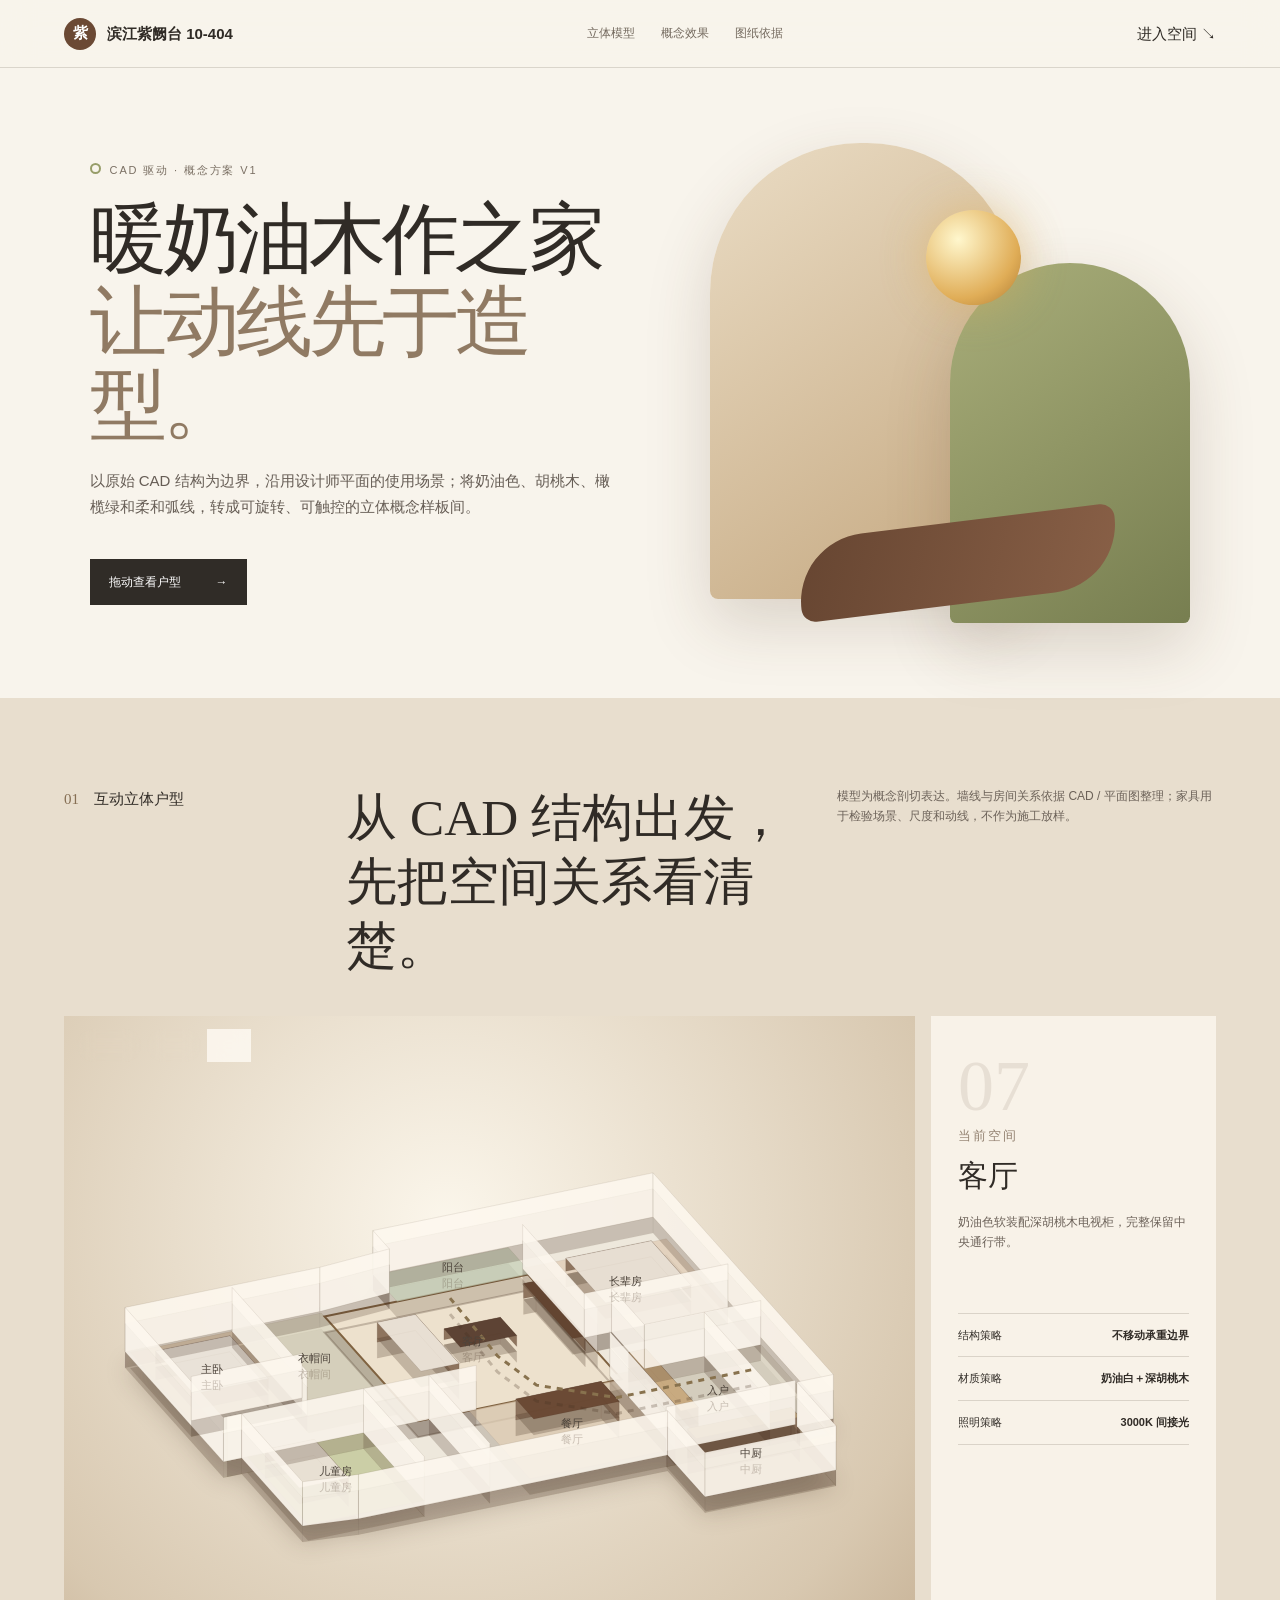
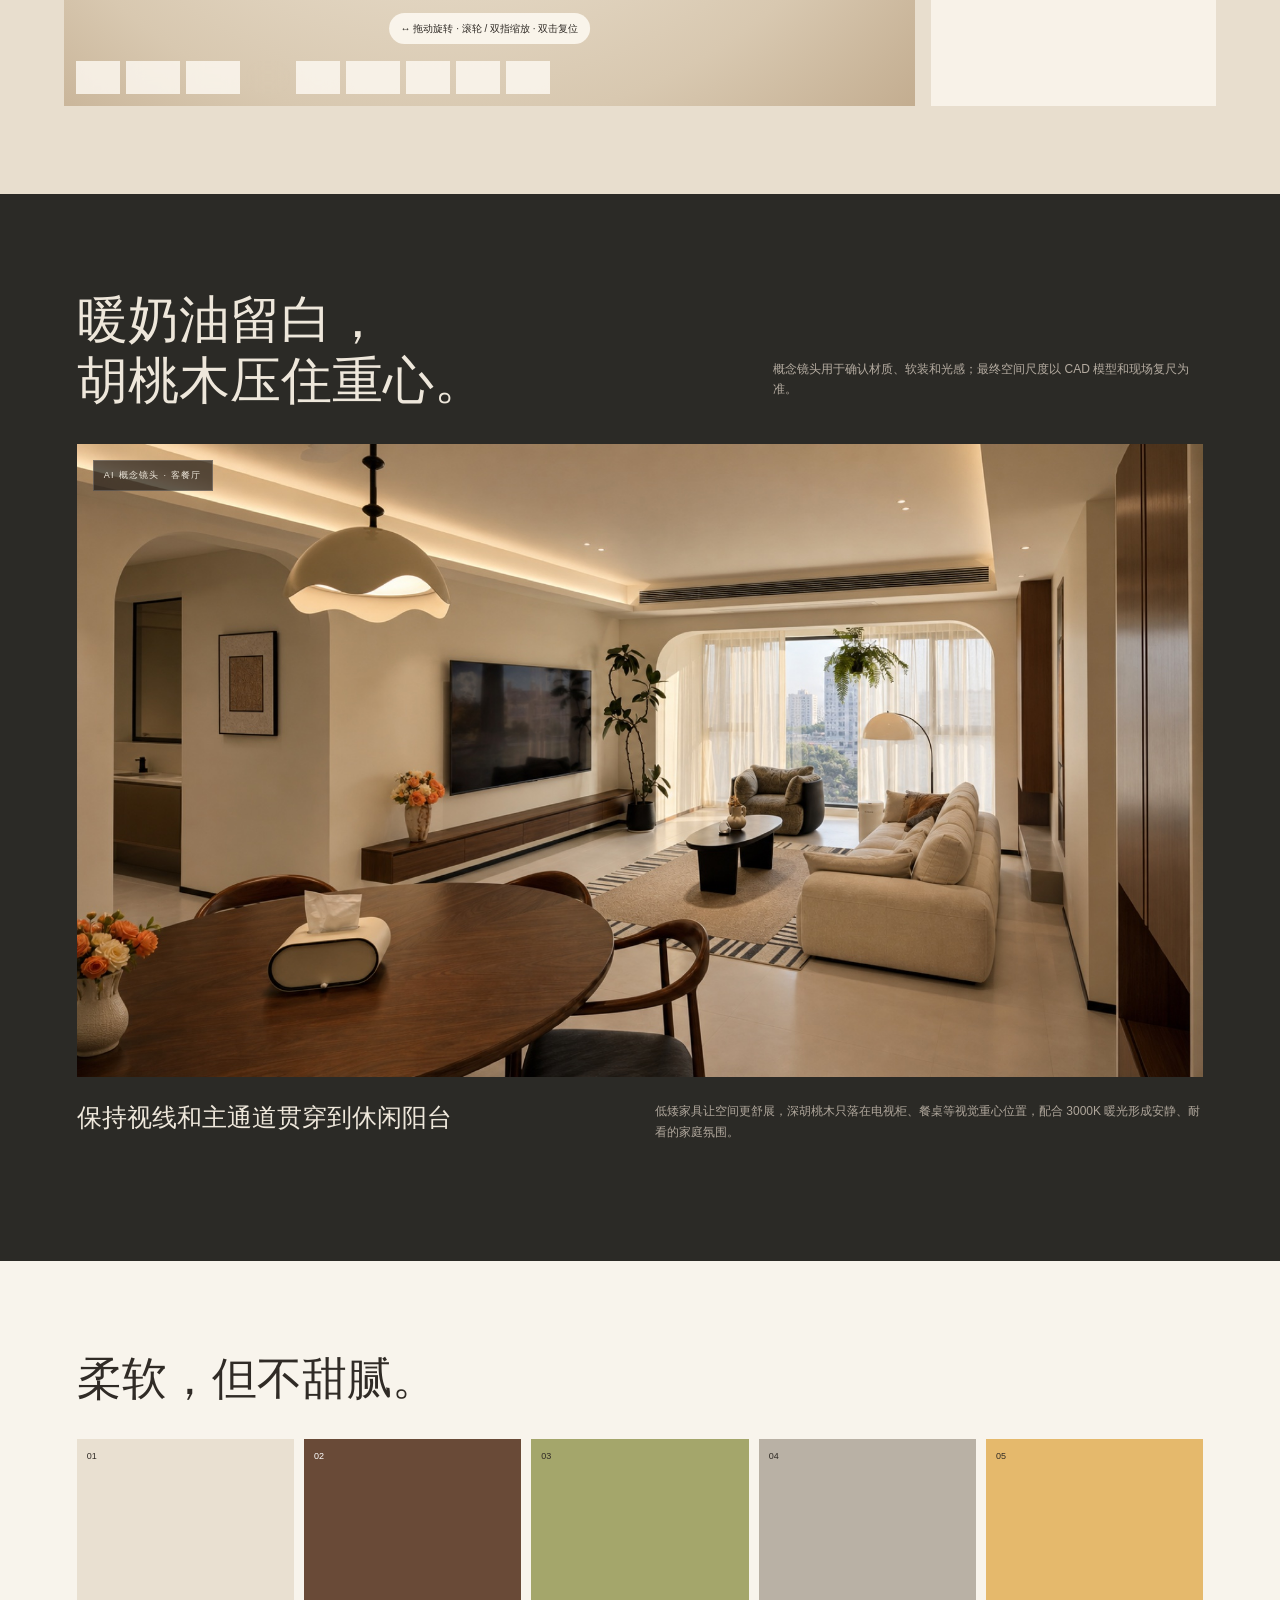
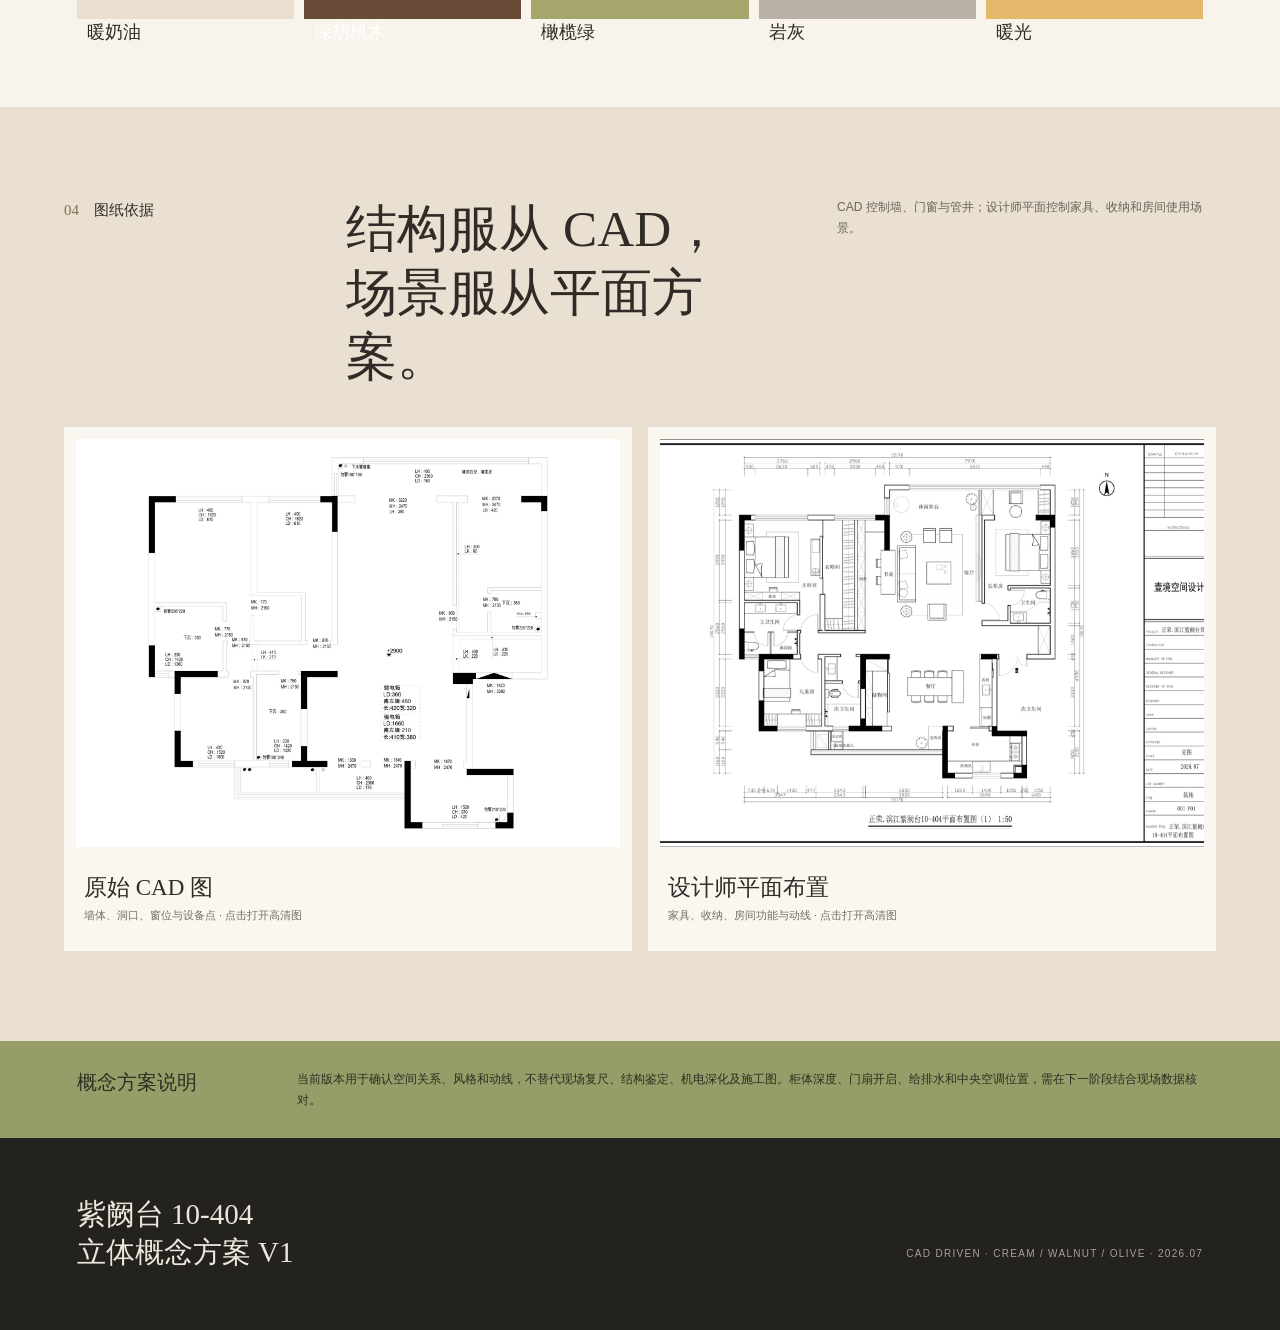
==== index.html @ 9d2293ac "Publish Zi Que Tai interactive concept" ====
<!doctype html>
<html lang="zh-CN">
<head>
  <meta charset="utf-8">
  <meta name="viewport" content="width=device-width,initial-scale=1,viewport-fit=cover">
  <meta name="theme-color" content="#f5f0e7">
  <meta name="description" content="紫阙台 10-404 可旋转户型与暖奶油木作概念效果图">
  <title>紫阙台 10-404 · 立体概念方案</title>
  <style>
    :root{--ink:#302b26;--paper:#f8f4ec;--cream:#ebe0ce;--walnut:#6b4934;--olive:#979d69;--line:rgba(65,49,34,.16);--serif:"Songti SC","STSong",serif;--sans:"PingFang SC","Microsoft YaHei",sans-serif}*{box-sizing:border-box}html{scroll-behavior:smooth}body{margin:0;background:var(--paper);color:var(--ink);font:15px/1.7 var(--sans)}a{color:inherit;text-decoration:none}button{font:inherit}.top{height:68px;padding:0 clamp(18px,5vw,72px);display:flex;align-items:center;justify-content:space-between;border-bottom:1px solid var(--line);position:sticky;top:0;background:rgba(248,244,236,.9);backdrop-filter:blur(16px);z-index:10}.brand{display:flex;align-items:center;gap:11px;font-weight:600}.mark{width:32px;height:32px;border-radius:50%;display:grid;place-items:center;background:var(--walnut);color:#fff;font-family:var(--serif)}nav{display:flex;gap:26px;color:#74695e;font-size:12px}.hero{min-height:630px;display:grid;grid-template-columns:1.05fr .95fr;align-items:center;gap:7vw;padding:68px clamp(22px,7vw,108px)}.eyebrow{font-size:11px;letter-spacing:.17em;color:#7b7064}.eyebrow:before{content:"";display:inline-block;width:7px;height:7px;border:2px solid var(--olive);border-radius:50%;margin-right:9px}.hero h1{font:500 clamp(48px,6vw,86px)/1.08 var(--serif);letter-spacing:-.05em;margin:20px 0}.hero h1 span{color:#907a63}.hero p{max-width:610px;color:#665d55}.go{display:inline-flex;gap:35px;align-items:center;background:#302c27;color:#fff;padding:13px 19px;margin-top:25px;font-size:12px}.poster{height:480px;position:relative}.arch{position:absolute;border-radius:150px 150px 8px 8px;box-shadow:0 24px 65px rgba(82,55,31,.18)}.arch.a{inset:0 36% 5% 0;background:linear-gradient(145deg,#eadcc4,#c4a77f)}.arch.b{inset:25% 0 0 50%;background:linear-gradient(145deg,#a9ae7a,#777e50)}.orb{position:absolute;width:95px;height:95px;border-radius:50%;left:45%;top:14%;background:radial-gradient(circle at 34% 31%,#fff7cd,#e0ad57 65%,#ac7931);box-shadow:0 0 45px rgba(226,176,80,.45)}.slab{position:absolute;left:18%;right:15%;height:82px;bottom:4%;background:linear-gradient(110deg,#664531,#896047);border-radius:70px 14px 70px 14px;transform:rotate(-7deg)}.model{background:#e8dece;padding:88px clamp(14px,5vw,72px)}.heading{display:grid;grid-template-columns:.65fr 1.2fr 1fr;gap:36px;margin-bottom:38px;align-items:start}.heading span{font-family:var(--serif);color:#866f54}.heading h2{font:500 clamp(31px,4vw,53px)/1.25 var(--serif);margin:0}.heading p{margin:0;color:#6c6259;font-size:12px}.modelgrid{display:grid;grid-template-columns:minmax(0,1fr) 285px;gap:16px}.viewer{height:min(68vw,690px);min-height:530px;background:radial-gradient(circle at 45% 30%,#fbf6eb,#d8c8b0 75%,#c3ad90);position:relative;overflow:hidden;touch-action:none}.viewer.night{background:radial-gradient(circle at 45% 30%,#343b3b,#141819 75%,#090c0d)}canvas{width:100%;height:100%;display:block;cursor:grab}.toolbar{position:absolute;left:13px;top:13px;display:flex;gap:6px}.toolbar button,.rooms button{border:1px solid rgba(78,57,39,.16);border-radius:30px;background:rgba(255,252,245,.78);padding:7px 11px;color:#675a4e;font-size:10px;backdrop-filter:blur(8px)}.toolbar button.on,.rooms button.on{background:var(--walnut);color:#fff}.rooms{position:absolute;left:12px;right:12px;bottom:12px;display:flex;gap:6px;overflow:auto;scrollbar-width:none}.rooms button{flex:0 0 auto}.hint{position:absolute;left:50%;bottom:62px;transform:translateX(-50%);padding:7px 12px;background:rgba(255,252,245,.83);border-radius:30px;font-size:10px;white-space:nowrap}.info{background:#f8f2e8;padding:34px 27px}.num{font:72px/1 var(--serif);color:rgba(84,59,37,.1)}.info small{letter-spacing:.16em;color:#948372}.info h3{font:500 30px var(--serif);margin:8px 0 15px}.info p{font-size:12px;color:#6d635a;min-height:75px}.facts{margin-top:26px;border-top:1px solid var(--line)}.facts div{padding:12px 0;border-bottom:1px solid var(--line);display:flex;justify-content:space-between;font-size:11px}.render{background:#2b2a26;color:#eee7db;padding:95px clamp(18px,6vw,90px)}.renderhead{display:flex;justify-content:space-between;gap:25px;align-items:end;margin-bottom:32px}.render h2{font:500 clamp(34px,4vw,55px)/1.2 var(--serif);margin:0}.renderhead p{max-width:430px;color:#b5aca1;font-size:12px}.photo{position:relative}.photo img{width:100%;display:block;aspect-ratio:16/9;object-fit:cover}.tag{position:absolute;left:16px;top:16px;background:rgba(30,27,23,.7);border:1px solid rgba(255,255,255,.18);padding:7px 10px;font-size:9px;letter-spacing:.14em}.caption{display:grid;grid-template-columns:1fr 1fr;gap:30px;padding:24px 0}.caption h3{font:500 25px var(--serif);margin:0}.caption p{color:#afa69b;font-size:12px;margin:0}.palette{padding:88px clamp(20px,6vw,90px)}.palette h2{font:500 45px var(--serif);margin:0 0 30px}.swatches{display:grid;grid-template-columns:repeat(5,1fr);gap:10px}.swatch{height:180px;background:var(--c);padding:10px;font-size:9px}.swatch b{display:block;margin-top:155px;font:500 18px var(--serif)}.drawings{padding:90px clamp(18px,5vw,72px);background:#e9e0d2}.drawinggrid{display:grid;grid-template-columns:1fr 1fr;gap:16px}.card{background:#faf7f1;padding:12px}.card img{width:100%;aspect-ratio:4/3;object-fit:cover;background:#fff}.card h3{font:500 23px var(--serif);margin:17px 8px 3px}.card p{font-size:11px;color:#776d63;margin:0 8px 15px}.note{background:var(--olive);padding:28px clamp(20px,6vw,90px);display:grid;grid-template-columns:190px 1fr;gap:30px;color:#28301f}.note b{font:500 20px var(--serif)}.note p{margin:0;font-size:12px}footer{background:#24221f;color:#eee6db;padding:58px clamp(20px,6vw,90px);display:flex;justify-content:space-between;align-items:end}footer h2{font:500 29px/1.3 var(--serif);margin:0}footer p{font-size:10px;color:#aaa097;letter-spacing:.13em}
    @media(max-width:880px){.hero{grid-template-columns:1fr}.poster{height:380px}.heading{grid-template-columns:1fr 1.5fr}.heading p{grid-column:2}.modelgrid{grid-template-columns:1fr}.info{min-height:340px}.drawinggrid{grid-template-columns:1fr}.swatches{grid-template-columns:repeat(3,1fr)}}
    @media(max-width:600px){nav{display:none}.hero{padding:48px 20px}.hero h1{font-size:45px}.poster{height:330px}.model,.render,.palette,.drawings{padding:65px 12px}.heading{grid-template-columns:1fr;gap:15px;padding:0 7px}.heading p{grid-column:1}.viewer{height:72vh;min-height:500px}.info{margin:0 5px}.renderhead,.caption{display:block}.renderhead p,.caption p{margin-top:12px}.photo img{aspect-ratio:4/3}.swatches{grid-template-columns:repeat(2,1fr)}.swatch{height:145px}.swatch b{margin-top:112px}.note{grid-template-columns:1fr;gap:10px}footer{display:block}footer p{margin-top:25px}}
  </style>
</head>
<body>
  <header class="top"><a class="brand" href="#top"><span class="mark">紫</span>滨江紫阙台 10-404</a><nav><a href="#model">立体模型</a><a href="#render">概念效果</a><a href="#drawings">图纸依据</a></nav><a href="#model">进入空间 ↘</a></header>
  <main>
    <section class="hero" id="top"><div><div class="eyebrow">CAD 驱动 · 概念方案 V1</div><h1>暖奶油木作之家<br><span>让动线先于造型。</span></h1><p>以原始 CAD 结构为边界，沿用设计师平面的使用场景；将奶油色、胡桃木、橄榄绿和柔和弧线，转成可旋转、可触控的立体概念样板间。</p><a class="go" href="#model">拖动查看户型 <span>→</span></a></div><div class="poster"><div class="arch a"></div><div class="arch b"></div><div class="orb"></div><div class="slab"></div></div></section>
    <section class="model" id="model"><div class="heading"><div><span>01</span>　互动立体户型</div><h2>从 CAD 结构出发，<br>先把空间关系看清楚。</h2><p>模型为概念剖切表达。墙线与房间关系依据 CAD / 平面图整理；家具用于检验场景、尺度和动线，不作为施工放样。</p></div><div class="modelgrid"><div class="viewer" id="viewer"><canvas id="plan" aria-label="可旋转立体户型"></canvas><div class="toolbar"><button id="auto" class="on">暂停旋转</button><button id="route" class="on">主通道</button><button id="night">夜景</button></div><div class="hint">↔ 拖动旋转 · 滚轮 / 双指缩放 · 双击复位</div><div class="rooms" id="rooms"></div></div><aside class="info"><div class="num" id="num">07</div><small>当前空间</small><h3 id="roomName">客厅</h3><p id="roomNote">奶油色软装配深胡桃木电视柜，完整保留中央通行带。</p><div class="facts"><div><span>结构策略</span><b>不移动承重边界</b></div><div><span>材质策略</span><b id="material">奶油白＋深胡桃木</b></div><div><span>照明策略</span><b>3000K 间接光</b></div></div></aside></div></section>
    <section class="render" id="render"><div class="renderhead"><h2>暖奶油留白，<br>胡桃木压住重心。</h2><p>概念镜头用于确认材质、软装和光感；最终空间尺度以 CAD 模型和现场复尺为准。</p></div><div class="photo"><img src="assets/living.jpg" alt="暖奶油与胡桃木客餐厅概念效果图"><span class="tag">AI 概念镜头 · 客餐厅</span></div><div class="caption"><h3>保持视线和主通道贯穿到休闲阳台</h3><p>低矮家具让空间更舒展，深胡桃木只落在电视柜、餐桌等视觉重心位置，配合 3000K 暖光形成安静、耐看的家庭氛围。</p></div></section>
    <section class="palette"><h2>柔软，但不甜腻。</h2><div class="swatches"><div class="swatch" style="--c:#e9e0d1">01<b>暖奶油</b></div><div class="swatch" style="--c:#694a37;color:#fff">02<b>深胡桃木</b></div><div class="swatch" style="--c:#a4a66b">03<b>橄榄绿</b></div><div class="swatch" style="--c:#b9b1a5">04<b>岩灰</b></div><div class="swatch" style="--c:#e5b96c">05<b>暖光</b></div></div></section>
    <section class="drawings" id="drawings"><div class="heading"><div><span>04</span>　图纸依据</div><h2>结构服从 CAD，<br>场景服从平面方案。</h2><p>CAD 控制墙、门窗与管井；设计师平面控制家具、收纳和房间使用场景。</p></div><div class="drawinggrid"><a class="card" href="assets/cad-plan.jpg" target="_blank"><img src="assets/cad-plan.jpg" alt="原始 CAD 图"><h3>原始 CAD 图</h3><p>墙体、洞口、窗位与设备点 · 点击打开高清图</p></a><a class="card" href="assets/designer-plan.jpg" target="_blank"><img src="assets/designer-plan.jpg" alt="设计师平面布置图"><h3>设计师平面布置</h3><p>家具、收纳、房间功能与动线 · 点击打开高清图</p></a></div></section>
    <section class="note"><b>概念方案说明</b><p>当前版本用于确认空间关系、风格和动线，不替代现场复尺、结构鉴定、机电深化及施工图。柜体深度、门扇开启、给排水和中央空调位置，需在下一阶段结合现场数据核对。</p></section>
  </main>
  <footer><h2>紫阙台 10-404<br>立体概念方案 V1</h2><p>CAD DRIVEN · CREAM / WALNUT / OLIVE · 2026.07</p></footer>
  <script>
    const rooms=[
      {id:'master',name:'主卧套间',short:'主卧',p:[[.2,1.35],[3,1.35],[3,5.25],[.2,5.25]],c:'#dcc7aa',n:'睡眠区、梳妆台与独立衣帽间相连，保留原始窗位。'},
      {id:'closet',name:'衣帽间 / 书桌',short:'衣帽间',p:[[3,1.35],[5.45,1.35],[5.45,6.25],[3,6.25]],c:'#d9d3bd',n:'沿两侧做通顶收纳，靠客厅一侧安排连续书桌。'},
      {id:'kids',name:'儿童房',short:'儿童房',p:[[.75,7.55],[3.95,7.55],[3.95,11.45],[.75,11.45]],c:'#cbd2a0',n:'1.2 米床、窗边书桌和低饱和橄榄绿收纳墙。'},
      {id:'living',name:'客厅',short:'客厅',p:[[5.45,1.55],[11.05,1.55],[11.05,7.55],[5.45,7.55]],c:'#eee2cf',n:'奶油色软装配深胡桃木电视柜，完整保留中央通行带。'},
      {id:'balcony',name:'休闲阳台',short:'阳台',p:[[7.45,.05],[11.15,.05],[11.15,1.55],[7.45,1.55]],c:'#c7d1b8',n:'轻体量休闲椅与植物，不遮挡客厅采光面。'},
      {id:'elder',name:'长辈房',short:'长辈房',p:[[11.05,1.2],[15,1.2],[15,5.15],[11.05,5.15]],c:'#dfcbb4',n:'床两侧留出顺畅起居尺度，邻近卫生间。'},
      {id:'dining',name:'餐厅',short:'餐厅',p:[[6.85,7.55],[10.85,7.55],[10.85,11.45],[6.85,11.45]],c:'#e5d2b8',n:'六人桌与备餐边柜，和客厅保持开放关系。'},
      {id:'entry',name:'入户 / 西厨',short:'入户',p:[[10.85,7.25],[15,7.25],[15,11.45],[10.85,11.45]],c:'#d7d0bf',n:'保持入户到客餐厅的主走廊连续、无家具侵占。'},
      {id:'kitchen',name:'中厨',short:'中厨',p:[[10.6,11.45],[14.15,11.45],[14.15,14],[10.6,14]],c:'#cdb997',n:'封闭中厨沿原烟道与窗位布置，形成洗切炒顺序。'}
    ];
    const floor=[[.1,1.25],[5.45,1.25],[5.45,1.05],[7.45,1.05],[7.45,0],[15.15,0],[15.15,11.55],[14.15,11.55],[14.15,14.05],[10.55,14.05],[10.55,11.65],[2.05,11.65],[2.05,11.45],[.6,11.45],[.6,7.55],[.1,7.55]];
    const walls=[[[.1,1.25],[5.45,1.25]],[[5.45,1.25],[7.45,1.05]],[[7.45,1.05],[7.45,0]],[[7.45,0],[15.15,0]],[[15.15,0],[15.15,11.55]],[[15.15,11.55],[14.15,11.55]],[[14.15,11.55],[14.15,14.05]],[[14.15,14.05],[10.55,14.05]],[[10.55,14.05],[10.55,11.65]],[[10.55,11.65],[2.05,11.65]],[[2.05,11.65],[.6,11.45]],[[.6,11.45],[.6,7.55]],[[.6,7.55],[.1,7.55]],[[.1,7.55],[.1,1.25]],[[3,1.35],[3,6.15]],[[.2,5.25],[3.25,5.25]],[[.2,7.55],[7.05,7.55]],[[3.95,7.55],[3.95,11.45]],[[5.75,7.55],[5.75,11.45]],[[11.05,1.2],[11.05,6]],[[11.05,5.15],[15,5.15]],[[11.8,5.15],[11.8,7.25]],[[11.8,7.25],[15,7.25]],[[10.85,7.25],[10.85,11.45]],[[13.45,7.25],[13.45,11.45]],[[10.6,11.45],[14.15,11.45]]];
    const furniture=[{x:.55,y:2.15,w:2.05,d:2.45,h:.38,c:'#e9e2d8'},{x:1.05,y:8,w:1.35,d:2.2,h:.38,c:'#e8e0d3'},{x:6.15,y:3.3,w:1.05,d:2.8,h:.58,c:'#e8dfd3'},{x:7.75,y:3.85,w:1.55,d:1.05,h:.32,c:'#5d4334'},{x:10.45,y:2.65,w:.35,d:3.15,h:.44,c:'#6d4d37'},{x:7.75,y:8.45,w:2.35,d:1.15,h:.62,c:'#6b4a35'},{x:12,y:1.75,w:2.35,d:2.55,h:.38,c:'#e7ded2'},{x:11.15,y:7.75,w:.48,d:3.35,h:.88,c:'#c8aa80'},{x:10.95,y:12,w:2.85,d:.55,h:.86,c:'#bca075'}];
    const canvas=document.getElementById('plan'),viewer=document.getElementById('viewer'),ctx=canvas.getContext('2d');let angle=-.67,zoom=1,active='living',auto=true,showRoute=true,drag=null,last=performance.now();
    const roomsEl=document.getElementById('rooms');rooms.forEach((r,i)=>{let b=document.createElement('button');b.textContent=r.short;b.className=r.id===active?'on':'';b.onclick=()=>select(r.id,i);roomsEl.appendChild(b)});
    function select(id,i){active=id;auto=false;document.getElementById('auto').classList.remove('on');document.getElementById('auto').textContent='自动旋转';[...roomsEl.children].forEach((b,j)=>b.classList.toggle('on',j===i));let r=rooms[i];document.getElementById('num').textContent=String(i+1).padStart(2,'0');document.getElementById('roomName').textContent=r.name;document.getElementById('roomNote').textContent=r.n;document.getElementById('material').textContent=['kids','closet'].includes(id)?'奶油白＋橄榄绿':'奶油白＋深胡桃木';draw()}
    function draw(){let w=viewer.clientWidth,h=viewer.clientHeight,dpr=Math.min(devicePixelRatio||1,2);canvas.width=w*dpr;canvas.height=h*dpr;ctx.setTransform(dpr,0,0,dpr,0,0);ctx.clearRect(0,0,w,h);let s=Math.min(w/21.5,h/12.4)*zoom,co=Math.cos(angle),si=Math.sin(angle);function P(x,y,z=0){let dx=x-7.65,dy=y-7,rx=dx*co-dy*si,ry=dx*si+dy*co;return{x:w*.5+rx*s,y:h*.55+ry*s*.48-z*s*.86,dep:ry+z*.25}}function poly(a,z=0){ctx.beginPath();a.forEach((q,i)=>{let p=P(q[0],q[1],z);i?ctx.lineTo(p.x,p.y):ctx.moveTo(p.x,p.y)});ctx.closePath()}poly(floor);ctx.fillStyle=viewer.classList.contains('night')?'#292b2a':'#eee8dc';ctx.shadowColor='rgba(64,44,28,.25)';ctx.shadowBlur=24;ctx.shadowOffsetY=16;ctx.fill();ctx.shadowBlur=0;rooms.forEach(r=>{poly(r.p,.01);ctx.fillStyle=r.c;ctx.globalAlpha=r.id===active?.98:.75;ctx.fill();ctx.globalAlpha=1;ctx.strokeStyle=r.id===active?'#806341':'rgba(70,50,35,.12)';ctx.lineWidth=r.id===active?2:.6;ctx.stroke()});function box(b){let q=[[b.x,b.y],[b.x+b.w,b.y],[b.x+b.w,b.y+b.d],[b.x,b.y+b.d]],t=q.map(v=>P(v[0],v[1],b.h)),bt=q.map(v=>P(v[0],v[1],0));[[t[0],t[1],bt[1],bt[0]],[t[1],t[2],bt[2],bt[1]],t].forEach((f,k)=>{ctx.beginPath();f.forEach((p,i)=>i?ctx.lineTo(p.x,p.y):ctx.moveTo(p.x,p.y));ctx.closePath();ctx.fillStyle=k===2?b.c:'#8e745e';ctx.fill();ctx.strokeStyle='rgba(50,35,24,.18)';ctx.stroke()})}furniture.slice().sort((a,b)=>P(a.x,a.y).dep-P(b.x,b.y).dep).forEach(box);walls.map(x=>({x,d:P((x[0][0]+x[1][0])/2,(x[0][1]+x[1][1])/2).dep})).sort((a,b)=>a.d-b.d).forEach(({x})=>{let a=P(x[0][0],x[0][1]),b=P(x[1][0],x[1][1]),c=P(x[1][0],x[1][1],1.3),d=P(x[0][0],x[0][1],1.3);ctx.beginPath();ctx.moveTo(a.x,a.y);ctx.lineTo(b.x,b.y);ctx.lineTo(c.x,c.y);ctx.lineTo(d.x,d.y);ctx.closePath();ctx.fillStyle=viewer.classList.contains('night')?'rgba(225,218,202,.5)':'rgba(253,248,238,.88)';ctx.fill();ctx.strokeStyle='rgba(75,53,35,.16)';ctx.stroke()});if(showRoute){let rt=[[14.2,8.5],[12.4,8.5],[10.5,8.5],[8.9,7.1],[8.6,5.3],[8.7,2]];ctx.beginPath();ctx.setLineDash([6,6]);rt.forEach((q,i)=>{let p=P(q[0],q[1],.08);i?ctx.lineTo(p.x,p.y):ctx.moveTo(p.x,p.y)});ctx.strokeStyle='#88724e';ctx.lineWidth=3;ctx.stroke();ctx.setLineDash([])}rooms.forEach(r=>{let x=r.p.reduce((a,q)=>a+q[0],0)/r.p.length,y=r.p.reduce((a,q)=>a+q[1],0)/r.p.length,p=P(x,y,.1);ctx.font='11px sans-serif';ctx.textAlign='center';ctx.fillStyle='#4d443b';ctx.fillText(r.short,p.x,p.y)})}
    document.getElementById('auto').onclick=e=>{auto=!auto;e.target.classList.toggle('on',auto);e.target.textContent=auto?'暂停旋转':'自动旋转'};document.getElementById('route').onclick=e=>{showRoute=!showRoute;e.target.classList.toggle('on',showRoute);draw()};document.getElementById('night').onclick=e=>{viewer.classList.toggle('night');e.target.classList.toggle('on');e.target.textContent=viewer.classList.contains('night')?'日景':'夜景';draw()};canvas.onpointerdown=e=>{canvas.setPointerCapture(e.pointerId);drag={x:e.clientX,a:angle};auto=false};canvas.onpointermove=e=>{if(drag){angle=drag.a+(e.clientX-drag.x)*.009;draw()}};canvas.onpointerup=canvas.onpointercancel=()=>drag=null;canvas.onwheel=e=>{e.preventDefault();zoom=Math.max(.72,Math.min(1.45,zoom-e.deltaY*.0008));draw()};canvas.ondblclick=()=>{angle=-.67;zoom=1;draw()};new ResizeObserver(draw).observe(viewer);function tick(now){if(auto){angle+=(now-last)/1000*.12;draw()}last=now;requestAnimationFrame(tick)}draw();requestAnimationFrame(tick);
  </script>
</body>
</html>
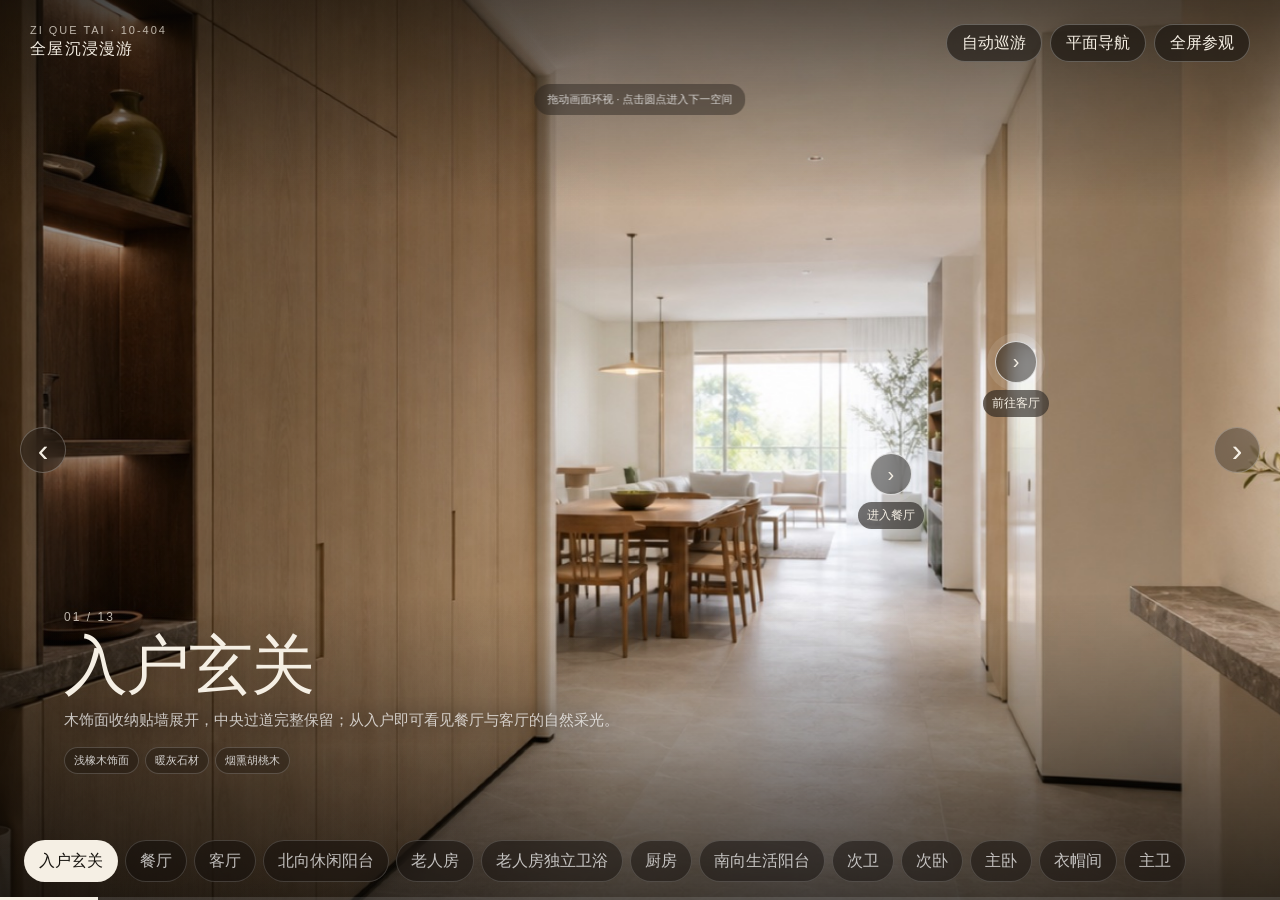
==== commit 478d62ea: "Build immersive whole-home interior tour" ====
--- a/index.html
+++ b/index.html
@@ -2,47 +2,23 @@
 <html lang="zh-CN">
 <head>
   <meta charset="utf-8">
-  <meta name="viewport" content="width=device-width,initial-scale=1,viewport-fit=cover">
-  <meta name="theme-color" content="#f5f0e7">
-  <meta name="description" content="紫阙台 10-404 可旋转户型与暖奶油木作概念效果图">
-  <title>紫阙台 10-404 · 立体概念方案</title>
+  <meta name="viewport" content="width=device-width, initial-scale=1, viewport-fit=cover">
+  <meta name="theme-color" content="#1c1813">
+  <meta name="description" content="正荣滨江紫阙台10-404整屋沉浸式家装效果漫游">
+  <title>紫阙台10-404 · 全屋沉浸漫游</title>
   <style>
-    :root{--ink:#302b26;--paper:#f8f4ec;--cream:#ebe0ce;--walnut:#6b4934;--olive:#979d69;--line:rgba(65,49,34,.16);--serif:"Songti SC","STSong",serif;--sans:"PingFang SC","Microsoft YaHei",sans-serif}*{box-sizing:border-box}html{scroll-behavior:smooth}body{margin:0;background:var(--paper);color:var(--ink);font:15px/1.7 var(--sans)}a{color:inherit;text-decoration:none}button{font:inherit}.top{height:68px;padding:0 clamp(18px,5vw,72px);display:flex;align-items:center;justify-content:space-between;border-bottom:1px solid var(--line);position:sticky;top:0;background:rgba(248,244,236,.9);backdrop-filter:blur(16px);z-index:10}.brand{display:flex;align-items:center;gap:11px;font-weight:600}.mark{width:32px;height:32px;border-radius:50%;display:grid;place-items:center;background:var(--walnut);color:#fff;font-family:var(--serif)}nav{display:flex;gap:26px;color:#74695e;font-size:12px}.hero{min-height:630px;display:grid;grid-template-columns:1.05fr .95fr;align-items:center;gap:7vw;padding:68px clamp(22px,7vw,108px)}.eyebrow{font-size:11px;letter-spacing:.17em;color:#7b7064}.eyebrow:before{content:"";display:inline-block;width:7px;height:7px;border:2px solid var(--olive);border-radius:50%;margin-right:9px}.hero h1{font:500 clamp(48px,6vw,86px)/1.08 var(--serif);letter-spacing:-.05em;margin:20px 0}.hero h1 span{color:#907a63}.hero p{max-width:610px;color:#665d55}.go{display:inline-flex;gap:35px;align-items:center;background:#302c27;color:#fff;padding:13px 19px;margin-top:25px;font-size:12px}.poster{height:480px;position:relative}.arch{position:absolute;border-radius:150px 150px 8px 8px;box-shadow:0 24px 65px rgba(82,55,31,.18)}.arch.a{inset:0 36% 5% 0;background:linear-gradient(145deg,#eadcc4,#c4a77f)}.arch.b{inset:25% 0 0 50%;background:linear-gradient(145deg,#a9ae7a,#777e50)}.orb{position:absolute;width:95px;height:95px;border-radius:50%;left:45%;top:14%;background:radial-gradient(circle at 34% 31%,#fff7cd,#e0ad57 65%,#ac7931);box-shadow:0 0 45px rgba(226,176,80,.45)}.slab{position:absolute;left:18%;right:15%;height:82px;bottom:4%;background:linear-gradient(110deg,#664531,#896047);border-radius:70px 14px 70px 14px;transform:rotate(-7deg)}.model{background:#e8dece;padding:88px clamp(14px,5vw,72px)}.heading{display:grid;grid-template-columns:.65fr 1.2fr 1fr;gap:36px;margin-bottom:38px;align-items:start}.heading span{font-family:var(--serif);color:#866f54}.heading h2{font:500 clamp(31px,4vw,53px)/1.25 var(--serif);margin:0}.heading p{margin:0;color:#6c6259;font-size:12px}.modelgrid{display:grid;grid-template-columns:minmax(0,1fr) 285px;gap:16px}.viewer{height:min(68vw,690px);min-height:530px;background:radial-gradient(circle at 45% 30%,#fbf6eb,#d8c8b0 75%,#c3ad90);position:relative;overflow:hidden;touch-action:none}.viewer.night{background:radial-gradient(circle at 45% 30%,#343b3b,#141819 75%,#090c0d)}canvas{width:100%;height:100%;display:block;cursor:grab}.toolbar{position:absolute;left:13px;top:13px;display:flex;gap:6px}.toolbar button,.rooms button{border:1px solid rgba(78,57,39,.16);border-radius:30px;background:rgba(255,252,245,.78);padding:7px 11px;color:#675a4e;font-size:10px;backdrop-filter:blur(8px)}.toolbar button.on,.rooms button.on{background:var(--walnut);color:#fff}.rooms{position:absolute;left:12px;right:12px;bottom:12px;display:flex;gap:6px;overflow:auto;scrollbar-width:none}.rooms button{flex:0 0 auto}.hint{position:absolute;left:50%;bottom:62px;transform:translateX(-50%);padding:7px 12px;background:rgba(255,252,245,.83);border-radius:30px;font-size:10px;white-space:nowrap}.info{background:#f8f2e8;padding:34px 27px}.num{font:72px/1 var(--serif);color:rgba(84,59,37,.1)}.info small{letter-spacing:.16em;color:#948372}.info h3{font:500 30px var(--serif);margin:8px 0 15px}.info p{font-size:12px;color:#6d635a;min-height:75px}.facts{margin-top:26px;border-top:1px solid var(--line)}.facts div{padding:12px 0;border-bottom:1px solid var(--line);display:flex;justify-content:space-between;font-size:11px}.render{background:#2b2a26;color:#eee7db;padding:95px clamp(18px,6vw,90px)}.renderhead{display:flex;justify-content:space-between;gap:25px;align-items:end;margin-bottom:32px}.render h2{font:500 clamp(34px,4vw,55px)/1.2 var(--serif);margin:0}.renderhead p{max-width:430px;color:#b5aca1;font-size:12px}.photo{position:relative}.photo img{width:100%;display:block;aspect-ratio:16/9;object-fit:cover}.tag{position:absolute;left:16px;top:16px;background:rgba(30,27,23,.7);border:1px solid rgba(255,255,255,.18);padding:7px 10px;font-size:9px;letter-spacing:.14em}.caption{display:grid;grid-template-columns:1fr 1fr;gap:30px;padding:24px 0}.caption h3{font:500 25px var(--serif);margin:0}.caption p{color:#afa69b;font-size:12px;margin:0}.palette{padding:88px clamp(20px,6vw,90px)}.palette h2{font:500 45px var(--serif);margin:0 0 30px}.swatches{display:grid;grid-template-columns:repeat(5,1fr);gap:10px}.swatch{height:180px;background:var(--c);padding:10px;font-size:9px}.swatch b{display:block;margin-top:155px;font:500 18px var(--serif)}.drawings{padding:90px clamp(18px,5vw,72px);background:#e9e0d2}.drawinggrid{display:grid;grid-template-columns:1fr 1fr;gap:16px}.card{background:#faf7f1;padding:12px}.card img{width:100%;aspect-ratio:4/3;object-fit:cover;background:#fff}.card h3{font:500 23px var(--serif);margin:17px 8px 3px}.card p{font-size:11px;color:#776d63;margin:0 8px 15px}.note{background:var(--olive);padding:28px clamp(20px,6vw,90px);display:grid;grid-template-columns:190px 1fr;gap:30px;color:#28301f}.note b{font:500 20px var(--serif)}.note p{margin:0;font-size:12px}footer{background:#24221f;color:#eee6db;padding:58px clamp(20px,6vw,90px);display:flex;justify-content:space-between;align-items:end}footer h2{font:500 29px/1.3 var(--serif);margin:0}footer p{font-size:10px;color:#aaa097;letter-spacing:.13em}
-    @media(max-width:880px){.hero{grid-template-columns:1fr}.poster{height:380px}.heading{grid-template-columns:1fr 1.5fr}.heading p{grid-column:2}.modelgrid{grid-template-columns:1fr}.info{min-height:340px}.drawinggrid{grid-template-columns:1fr}.swatches{grid-template-columns:repeat(3,1fr)}}
-    @media(max-width:600px){nav{display:none}.hero{padding:48px 20px}.hero h1{font-size:45px}.poster{height:330px}.model,.render,.palette,.drawings{padding:65px 12px}.heading{grid-template-columns:1fr;gap:15px;padding:0 7px}.heading p{grid-column:1}.viewer{height:72vh;min-height:500px}.info{margin:0 5px}.renderhead,.caption{display:block}.renderhead p,.caption p{margin-top:12px}.photo img{aspect-ratio:4/3}.swatches{grid-template-columns:repeat(2,1fr)}.swatch{height:145px}.swatch b{margin-top:112px}.note{grid-template-columns:1fr;gap:10px}footer{display:block}footer p{margin-top:25px}}
+    html, body, iframe {
+      width: 100%;
+      height: 100%;
+      margin: 0;
+      border: 0;
+      overflow: hidden;
+      background: #1c1813;
+    }
+    iframe { display: block; }
   </style>
 </head>
 <body>
-  <header class="top"><a class="brand" href="#top"><span class="mark">紫</span>滨江紫阙台 10-404</a><nav><a href="#model">立体模型</a><a href="#render">概念效果</a><a href="#drawings">图纸依据</a></nav><a href="#model">进入空间 ↘</a></header>
-  <main>
-    <section class="hero" id="top"><div><div class="eyebrow">CAD 驱动 · 概念方案 V1</div><h1>暖奶油木作之家<br><span>让动线先于造型。</span></h1><p>以原始 CAD 结构为边界，沿用设计师平面的使用场景；将奶油色、胡桃木、橄榄绿和柔和弧线，转成可旋转、可触控的立体概念样板间。</p><a class="go" href="#model">拖动查看户型 <span>→</span></a></div><div class="poster"><div class="arch a"></div><div class="arch b"></div><div class="orb"></div><div class="slab"></div></div></section>
-    <section class="model" id="model"><div class="heading"><div><span>01</span>　互动立体户型</div><h2>从 CAD 结构出发，<br>先把空间关系看清楚。</h2><p>模型为概念剖切表达。墙线与房间关系依据 CAD / 平面图整理；家具用于检验场景、尺度和动线，不作为施工放样。</p></div><div class="modelgrid"><div class="viewer" id="viewer"><canvas id="plan" aria-label="可旋转立体户型"></canvas><div class="toolbar"><button id="auto" class="on">暂停旋转</button><button id="route" class="on">主通道</button><button id="night">夜景</button></div><div class="hint">↔ 拖动旋转 · 滚轮 / 双指缩放 · 双击复位</div><div class="rooms" id="rooms"></div></div><aside class="info"><div class="num" id="num">07</div><small>当前空间</small><h3 id="roomName">客厅</h3><p id="roomNote">奶油色软装配深胡桃木电视柜，完整保留中央通行带。</p><div class="facts"><div><span>结构策略</span><b>不移动承重边界</b></div><div><span>材质策略</span><b id="material">奶油白＋深胡桃木</b></div><div><span>照明策略</span><b>3000K 间接光</b></div></div></aside></div></section>
-    <section class="render" id="render"><div class="renderhead"><h2>暖奶油留白，<br>胡桃木压住重心。</h2><p>概念镜头用于确认材质、软装和光感；最终空间尺度以 CAD 模型和现场复尺为准。</p></div><div class="photo"><img src="assets/living.jpg" alt="暖奶油与胡桃木客餐厅概念效果图"><span class="tag">AI 概念镜头 · 客餐厅</span></div><div class="caption"><h3>保持视线和主通道贯穿到休闲阳台</h3><p>低矮家具让空间更舒展，深胡桃木只落在电视柜、餐桌等视觉重心位置，配合 3000K 暖光形成安静、耐看的家庭氛围。</p></div></section>
-    <section class="palette"><h2>柔软，但不甜腻。</h2><div class="swatches"><div class="swatch" style="--c:#e9e0d1">01<b>暖奶油</b></div><div class="swatch" style="--c:#694a37;color:#fff">02<b>深胡桃木</b></div><div class="swatch" style="--c:#a4a66b">03<b>橄榄绿</b></div><div class="swatch" style="--c:#b9b1a5">04<b>岩灰</b></div><div class="swatch" style="--c:#e5b96c">05<b>暖光</b></div></div></section>
-    <section class="drawings" id="drawings"><div class="heading"><div><span>04</span>　图纸依据</div><h2>结构服从 CAD，<br>场景服从平面方案。</h2><p>CAD 控制墙、门窗与管井；设计师平面控制家具、收纳和房间使用场景。</p></div><div class="drawinggrid"><a class="card" href="assets/cad-plan.jpg" target="_blank"><img src="assets/cad-plan.jpg" alt="原始 CAD 图"><h3>原始 CAD 图</h3><p>墙体、洞口、窗位与设备点 · 点击打开高清图</p></a><a class="card" href="assets/designer-plan.jpg" target="_blank"><img src="assets/designer-plan.jpg" alt="设计师平面布置图"><h3>设计师平面布置</h3><p>家具、收纳、房间功能与动线 · 点击打开高清图</p></a></div></section>
-    <section class="note"><b>概念方案说明</b><p>当前版本用于确认空间关系、风格和动线，不替代现场复尺、结构鉴定、机电深化及施工图。柜体深度、门扇开启、给排水和中央空调位置，需在下一阶段结合现场数据核对。</p></section>
-  </main>
-  <footer><h2>紫阙台 10-404<br>立体概念方案 V1</h2><p>CAD DRIVEN · CREAM / WALNUT / OLIVE · 2026.07</p></footer>
-  <script>
-    const rooms=[
-      {id:'master',name:'主卧套间',short:'主卧',p:[[.2,1.35],[3,1.35],[3,5.25],[.2,5.25]],c:'#dcc7aa',n:'睡眠区、梳妆台与独立衣帽间相连，保留原始窗位。'},
-      {id:'closet',name:'衣帽间 / 书桌',short:'衣帽间',p:[[3,1.35],[5.45,1.35],[5.45,6.25],[3,6.25]],c:'#d9d3bd',n:'沿两侧做通顶收纳，靠客厅一侧安排连续书桌。'},
-      {id:'kids',name:'儿童房',short:'儿童房',p:[[.75,7.55],[3.95,7.55],[3.95,11.45],[.75,11.45]],c:'#cbd2a0',n:'1.2 米床、窗边书桌和低饱和橄榄绿收纳墙。'},
-      {id:'living',name:'客厅',short:'客厅',p:[[5.45,1.55],[11.05,1.55],[11.05,7.55],[5.45,7.55]],c:'#eee2cf',n:'奶油色软装配深胡桃木电视柜，完整保留中央通行带。'},
-      {id:'balcony',name:'休闲阳台',short:'阳台',p:[[7.45,.05],[11.15,.05],[11.15,1.55],[7.45,1.55]],c:'#c7d1b8',n:'轻体量休闲椅与植物，不遮挡客厅采光面。'},
-      {id:'elder',name:'长辈房',short:'长辈房',p:[[11.05,1.2],[15,1.2],[15,5.15],[11.05,5.15]],c:'#dfcbb4',n:'床两侧留出顺畅起居尺度，邻近卫生间。'},
-      {id:'dining',name:'餐厅',short:'餐厅',p:[[6.85,7.55],[10.85,7.55],[10.85,11.45],[6.85,11.45]],c:'#e5d2b8',n:'六人桌与备餐边柜，和客厅保持开放关系。'},
-      {id:'entry',name:'入户 / 西厨',short:'入户',p:[[10.85,7.25],[15,7.25],[15,11.45],[10.85,11.45]],c:'#d7d0bf',n:'保持入户到客餐厅的主走廊连续、无家具侵占。'},
-      {id:'kitchen',name:'中厨',short:'中厨',p:[[10.6,11.45],[14.15,11.45],[14.15,14],[10.6,14]],c:'#cdb997',n:'封闭中厨沿原烟道与窗位布置，形成洗切炒顺序。'}
-    ];
-    const floor=[[.1,1.25],[5.45,1.25],[5.45,1.05],[7.45,1.05],[7.45,0],[15.15,0],[15.15,11.55],[14.15,11.55],[14.15,14.05],[10.55,14.05],[10.55,11.65],[2.05,11.65],[2.05,11.45],[.6,11.45],[.6,7.55],[.1,7.55]];
-    const walls=[[[.1,1.25],[5.45,1.25]],[[5.45,1.25],[7.45,1.05]],[[7.45,1.05],[7.45,0]],[[7.45,0],[15.15,0]],[[15.15,0],[15.15,11.55]],[[15.15,11.55],[14.15,11.55]],[[14.15,11.55],[14.15,14.05]],[[14.15,14.05],[10.55,14.05]],[[10.55,14.05],[10.55,11.65]],[[10.55,11.65],[2.05,11.65]],[[2.05,11.65],[.6,11.45]],[[.6,11.45],[.6,7.55]],[[.6,7.55],[.1,7.55]],[[.1,7.55],[.1,1.25]],[[3,1.35],[3,6.15]],[[.2,5.25],[3.25,5.25]],[[.2,7.55],[7.05,7.55]],[[3.95,7.55],[3.95,11.45]],[[5.75,7.55],[5.75,11.45]],[[11.05,1.2],[11.05,6]],[[11.05,5.15],[15,5.15]],[[11.8,5.15],[11.8,7.25]],[[11.8,7.25],[15,7.25]],[[10.85,7.25],[10.85,11.45]],[[13.45,7.25],[13.45,11.45]],[[10.6,11.45],[14.15,11.45]]];
-    const furniture=[{x:.55,y:2.15,w:2.05,d:2.45,h:.38,c:'#e9e2d8'},{x:1.05,y:8,w:1.35,d:2.2,h:.38,c:'#e8e0d3'},{x:6.15,y:3.3,w:1.05,d:2.8,h:.58,c:'#e8dfd3'},{x:7.75,y:3.85,w:1.55,d:1.05,h:.32,c:'#5d4334'},{x:10.45,y:2.65,w:.35,d:3.15,h:.44,c:'#6d4d37'},{x:7.75,y:8.45,w:2.35,d:1.15,h:.62,c:'#6b4a35'},{x:12,y:1.75,w:2.35,d:2.55,h:.38,c:'#e7ded2'},{x:11.15,y:7.75,w:.48,d:3.35,h:.88,c:'#c8aa80'},{x:10.95,y:12,w:2.85,d:.55,h:.86,c:'#bca075'}];
-    const canvas=document.getElementById('plan'),viewer=document.getElementById('viewer'),ctx=canvas.getContext('2d');let angle=-.67,zoom=1,active='living',auto=true,showRoute=true,drag=null,last=performance.now();
-    const roomsEl=document.getElementById('rooms');rooms.forEach((r,i)=>{let b=document.createElement('button');b.textContent=r.short;b.className=r.id===active?'on':'';b.onclick=()=>select(r.id,i);roomsEl.appendChild(b)});
-    function select(id,i){active=id;auto=false;document.getElementById('auto').classList.remove('on');document.getElementById('auto').textContent='自动旋转';[...roomsEl.children].forEach((b,j)=>b.classList.toggle('on',j===i));let r=rooms[i];document.getElementById('num').textContent=String(i+1).padStart(2,'0');document.getElementById('roomName').textContent=r.name;document.getElementById('roomNote').textContent=r.n;document.getElementById('material').textContent=['kids','closet'].includes(id)?'奶油白＋橄榄绿':'奶油白＋深胡桃木';draw()}
-    function draw(){let w=viewer.clientWidth,h=viewer.clientHeight,dpr=Math.min(devicePixelRatio||1,2);canvas.width=w*dpr;canvas.height=h*dpr;ctx.setTransform(dpr,0,0,dpr,0,0);ctx.clearRect(0,0,w,h);let s=Math.min(w/21.5,h/12.4)*zoom,co=Math.cos(angle),si=Math.sin(angle);function P(x,y,z=0){let dx=x-7.65,dy=y-7,rx=dx*co-dy*si,ry=dx*si+dy*co;return{x:w*.5+rx*s,y:h*.55+ry*s*.48-z*s*.86,dep:ry+z*.25}}function poly(a,z=0){ctx.beginPath();a.forEach((q,i)=>{let p=P(q[0],q[1],z);i?ctx.lineTo(p.x,p.y):ctx.moveTo(p.x,p.y)});ctx.closePath()}poly(floor);ctx.fillStyle=viewer.classList.contains('night')?'#292b2a':'#eee8dc';ctx.shadowColor='rgba(64,44,28,.25)';ctx.shadowBlur=24;ctx.shadowOffsetY=16;ctx.fill();ctx.shadowBlur=0;rooms.forEach(r=>{poly(r.p,.01);ctx.fillStyle=r.c;ctx.globalAlpha=r.id===active?.98:.75;ctx.fill();ctx.globalAlpha=1;ctx.strokeStyle=r.id===active?'#806341':'rgba(70,50,35,.12)';ctx.lineWidth=r.id===active?2:.6;ctx.stroke()});function box(b){let q=[[b.x,b.y],[b.x+b.w,b.y],[b.x+b.w,b.y+b.d],[b.x,b.y+b.d]],t=q.map(v=>P(v[0],v[1],b.h)),bt=q.map(v=>P(v[0],v[1],0));[[t[0],t[1],bt[1],bt[0]],[t[1],t[2],bt[2],bt[1]],t].forEach((f,k)=>{ctx.beginPath();f.forEach((p,i)=>i?ctx.lineTo(p.x,p.y):ctx.moveTo(p.x,p.y));ctx.closePath();ctx.fillStyle=k===2?b.c:'#8e745e';ctx.fill();ctx.strokeStyle='rgba(50,35,24,.18)';ctx.stroke()})}furniture.slice().sort((a,b)=>P(a.x,a.y).dep-P(b.x,b.y).dep).forEach(box);walls.map(x=>({x,d:P((x[0][0]+x[1][0])/2,(x[0][1]+x[1][1])/2).dep})).sort((a,b)=>a.d-b.d).forEach(({x})=>{let a=P(x[0][0],x[0][1]),b=P(x[1][0],x[1][1]),c=P(x[1][0],x[1][1],1.3),d=P(x[0][0],x[0][1],1.3);ctx.beginPath();ctx.moveTo(a.x,a.y);ctx.lineTo(b.x,b.y);ctx.lineTo(c.x,c.y);ctx.lineTo(d.x,d.y);ctx.closePath();ctx.fillStyle=viewer.classList.contains('night')?'rgba(225,218,202,.5)':'rgba(253,248,238,.88)';ctx.fill();ctx.strokeStyle='rgba(75,53,35,.16)';ctx.stroke()});if(showRoute){let rt=[[14.2,8.5],[12.4,8.5],[10.5,8.5],[8.9,7.1],[8.6,5.3],[8.7,2]];ctx.beginPath();ctx.setLineDash([6,6]);rt.forEach((q,i)=>{let p=P(q[0],q[1],.08);i?ctx.lineTo(p.x,p.y):ctx.moveTo(p.x,p.y)});ctx.strokeStyle='#88724e';ctx.lineWidth=3;ctx.stroke();ctx.setLineDash([])}rooms.forEach(r=>{let x=r.p.reduce((a,q)=>a+q[0],0)/r.p.length,y=r.p.reduce((a,q)=>a+q[1],0)/r.p.length,p=P(x,y,.1);ctx.font='11px sans-serif';ctx.textAlign='center';ctx.fillStyle='#4d443b';ctx.fillText(r.short,p.x,p.y)})}
-    document.getElementById('auto').onclick=e=>{auto=!auto;e.target.classList.toggle('on',auto);e.target.textContent=auto?'暂停旋转':'自动旋转'};document.getElementById('route').onclick=e=>{showRoute=!showRoute;e.target.classList.toggle('on',showRoute);draw()};document.getElementById('night').onclick=e=>{viewer.classList.toggle('night');e.target.classList.toggle('on');e.target.textContent=viewer.classList.contains('night')?'日景':'夜景';draw()};canvas.onpointerdown=e=>{canvas.setPointerCapture(e.pointerId);drag={x:e.clientX,a:angle};auto=false};canvas.onpointermove=e=>{if(drag){angle=drag.a+(e.clientX-drag.x)*.009;draw()}};canvas.onpointerup=canvas.onpointercancel=()=>drag=null;canvas.onwheel=e=>{e.preventDefault();zoom=Math.max(.72,Math.min(1.45,zoom-e.deltaY*.0008));draw()};canvas.ondblclick=()=>{angle=-.67;zoom=1;draw()};new ResizeObserver(draw).observe(viewer);function tick(now){if(auto){angle+=(now-last)/1000*.12;draw()}last=now;requestAnimationFrame(tick)}draw();requestAnimationFrame(tick);
-  </script>
+  <iframe src="tour.html" title="紫阙台10-404全屋沉浸漫游" allowfullscreen></iframe>
 </body>
 </html>
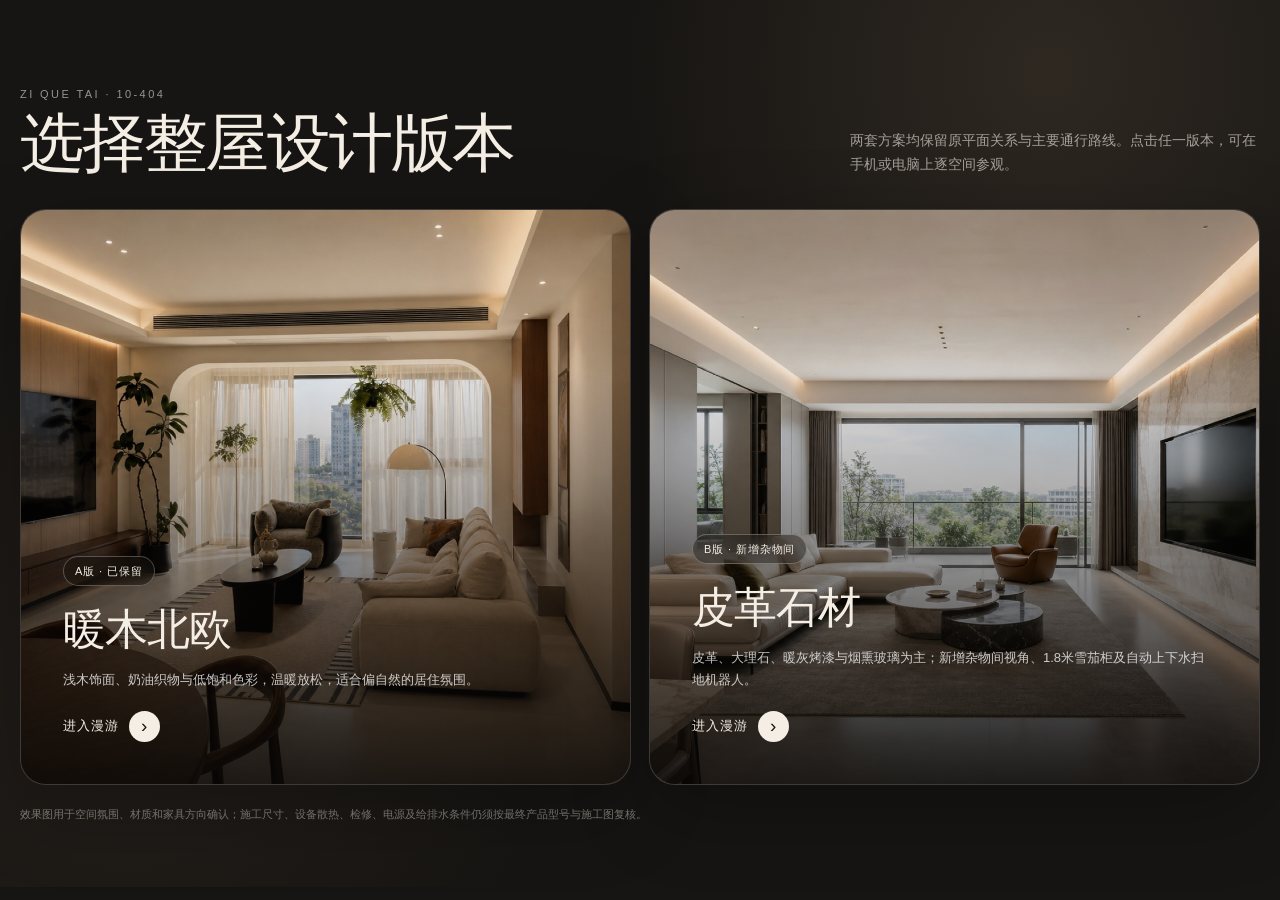
==== commit 2b72d952: "Add leather and stone interior tour variant" ====
--- a/index.html
+++ b/index.html
@@ -3,22 +3,192 @@
 <head>
   <meta charset="utf-8">
   <meta name="viewport" content="width=device-width, initial-scale=1, viewport-fit=cover">
-  <meta name="theme-color" content="#1c1813">
-  <meta name="description" content="正荣滨江紫阙台10-404整屋沉浸式家装效果漫游">
-  <title>紫阙台10-404 · 全屋沉浸漫游</title>
+  <meta name="theme-color" content="#171513">
+  <meta name="description" content="正荣滨江紫阙台10-404整屋沉浸式家装效果漫游，两套设计方案可选">
+  <title>紫阙台10-404 · 整屋沉浸漫游</title>
   <style>
-    html, body, iframe {
+    :root {
+      color-scheme: dark;
+      font-family: -apple-system, BlinkMacSystemFont, "PingFang SC", "Microsoft YaHei", sans-serif;
+      background: #171513;
+      color: #f4eee5;
+    }
+    * { box-sizing: border-box; }
+    html, body { min-height: 100%; margin: 0; }
+    body {
+      background:
+        radial-gradient(circle at 82% 8%, rgba(180, 151, 115, .15), transparent 32%),
+        radial-gradient(circle at 10% 82%, rgba(117, 91, 65, .12), transparent 30%),
+        #171513;
+    }
+    main {
+      width: min(1240px, calc(100% - 40px));
+      margin: 0 auto;
+      padding: clamp(42px, 7vw, 88px) 0 64px;
+    }
+    header {
+      display: flex;
+      align-items: end;
+      justify-content: space-between;
+      gap: 28px;
+      margin-bottom: 32px;
+    }
+    .eyebrow {
+      display: block;
+      margin-bottom: 10px;
+      color: rgba(244,238,229,.58);
+      font-size: 11px;
+      letter-spacing: .22em;
+    }
+    h1 {
+      margin: 0;
+      font-size: clamp(32px, 5vw, 64px);
+      line-height: 1.04;
+      font-weight: 400;
+      letter-spacing: -.035em;
+    }
+    header p {
+      max-width: 410px;
+      margin: 0;
+      color: rgba(244,238,229,.62);
+      font-size: 14px;
+      line-height: 1.75;
+    }
+    .versions {
+      display: grid;
+      grid-template-columns: repeat(2, minmax(0, 1fr));
+      gap: 18px;
+    }
+    .version {
+      position: relative;
+      min-height: min(64vh, 680px);
+      overflow: hidden;
+      border: 1px solid rgba(255,255,255,.13);
+      border-radius: 26px;
+      background: #211d19;
+      color: inherit;
+      text-decoration: none;
+      isolation: isolate;
+      box-shadow: 0 24px 80px rgba(0,0,0,.28);
+    }
+    .version img {
+      position: absolute;
+      inset: 0;
       width: 100%;
       height: 100%;
+      object-fit: cover;
+      transition: transform .75s cubic-bezier(.2,.7,.2,1);
+      z-index: -2;
+    }
+    .version::after {
+      content: "";
+      position: absolute;
+      inset: 0;
+      z-index: -1;
+      background: linear-gradient(180deg, rgba(8,7,6,.06) 28%, rgba(8,7,6,.87) 100%);
+    }
+    .version:hover img { transform: scale(1.035); }
+    .version:focus-visible { outline: 3px solid #e9d7bd; outline-offset: 4px; }
+    .version-content {
+      position: absolute;
+      inset: auto 0 0;
+      padding: clamp(24px, 4vw, 42px);
+    }
+    .tag {
+      display: inline-flex;
+      align-items: center;
+      min-height: 30px;
+      margin-bottom: 15px;
+      padding: 0 11px;
+      border: 1px solid rgba(255,255,255,.26);
+      border-radius: 999px;
+      background: rgba(18,15,12,.35);
+      font-size: 11px;
+      letter-spacing: .08em;
+      backdrop-filter: blur(12px);
+    }
+    h2 {
+      margin: 0 0 10px;
+      font-size: clamp(25px, 3.4vw, 43px);
+      font-weight: 400;
+      letter-spacing: -.02em;
+    }
+    .version p {
+      max-width: 530px;
       margin: 0;
-      border: 0;
-      overflow: hidden;
-      background: #1c1813;
+      color: rgba(255,255,255,.76);
+      font-size: 13px;
+      line-height: 1.7;
     }
-    iframe { display: block; }
+    .enter {
+      display: inline-flex;
+      align-items: center;
+      gap: 10px;
+      margin-top: 19px;
+      font-size: 13px;
+      letter-spacing: .08em;
+    }
+    .enter span {
+      display: grid;
+      place-items: center;
+      width: 31px;
+      height: 31px;
+      border-radius: 50%;
+      background: #f4eee5;
+      color: #171513;
+      font-size: 19px;
+    }
+    footer {
+      margin-top: 20px;
+      color: rgba(244,238,229,.48);
+      font-size: 11px;
+      line-height: 1.65;
+    }
+    @media (max-width: 760px) {
+      main { width: min(100% - 24px, 620px); padding-top: 34px; }
+      header { align-items: start; flex-direction: column; margin-bottom: 23px; }
+      header p { max-width: 100%; }
+      .versions { grid-template-columns: 1fr; }
+      .version { min-height: 66vh; border-radius: 20px; }
+    }
+    @media (prefers-reduced-motion: reduce) {
+      .version img { transition: none; }
+    }
   </style>
 </head>
 <body>
-  <iframe src="tour.html" title="紫阙台10-404全屋沉浸漫游" allowfullscreen></iframe>
+  <main>
+    <header>
+      <div>
+        <span class="eyebrow">ZI QUE TAI · 10-404</span>
+        <h1>选择整屋设计版本</h1>
+      </div>
+      <p>两套方案均保留原平面关系与主要通行路线。点击任一版本，可在手机或电脑上逐空间参观。</p>
+    </header>
+
+    <section class="versions" aria-label="整屋设计版本">
+      <a class="version" href="tour-warm-nordic.html">
+        <img src="assets/tour-web/living.jpg" alt="暖木北欧版客厅预览">
+        <div class="version-content">
+          <span class="tag">A版 · 已保留</span>
+          <h2>暖木北欧</h2>
+          <p>浅木饰面、奶油织物与低饱和色彩，温暖放松，适合偏自然的居住氛围。</p>
+          <span class="enter">进入漫游 <span aria-hidden="true">›</span></span>
+        </div>
+      </a>
+
+      <a class="version" href="tour-leather-stone.html">
+        <img src="assets/tour-leather-stone/living.jpg" alt="皮革石材版客厅预览">
+        <div class="version-content">
+          <span class="tag">B版 · 新增杂物间</span>
+          <h2>皮革石材</h2>
+          <p>皮革、大理石、暖灰烤漆与烟熏玻璃为主；新增杂物间视角、1.8米雪茄柜及自动上下水扫地机器人。</p>
+          <span class="enter">进入漫游 <span aria-hidden="true">›</span></span>
+        </div>
+      </a>
+    </section>
+
+    <footer>效果图用于空间氛围、材质和家具方向确认；施工尺寸、设备散热、检修、电源及给排水条件仍须按最终产品型号与施工图复核。</footer>
+  </main>
 </body>
 </html>
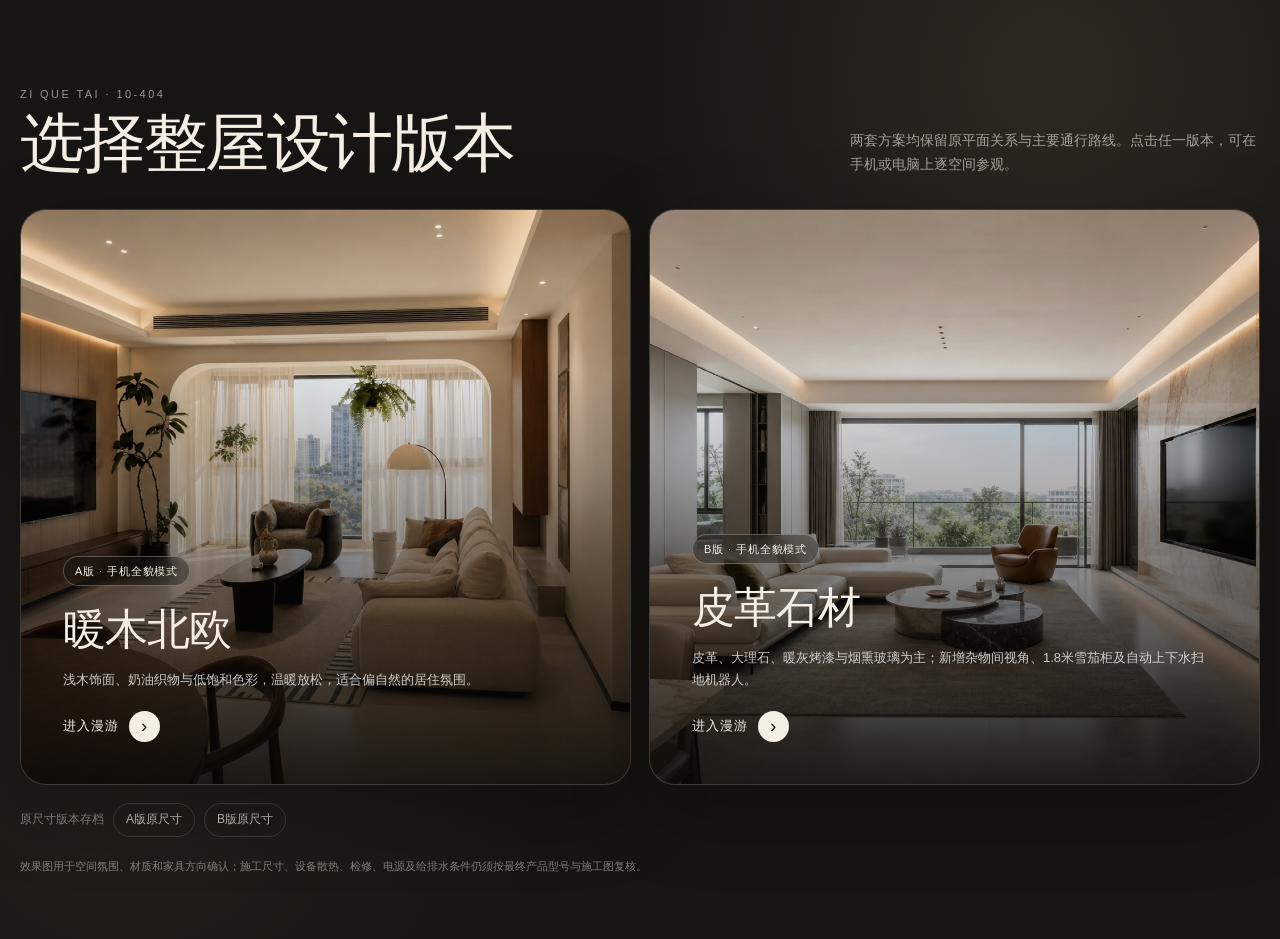
==== commit c6ce0a10: "Add mobile full-view tour layouts" ====
--- a/index.html
+++ b/index.html
@@ -144,6 +144,25 @@
       font-size: 11px;
       line-height: 1.65;
     }
+    .archive {
+      display: flex;
+      align-items: center;
+      flex-wrap: wrap;
+      gap: 9px;
+      margin-top: 18px;
+      color: rgba(244,238,229,.5);
+      font-size: 12px;
+    }
+    .archive a {
+      display: inline-flex;
+      align-items: center;
+      min-height: 34px;
+      padding: 0 12px;
+      border: 1px solid rgba(255,255,255,.14);
+      border-radius: 999px;
+      color: rgba(244,238,229,.78);
+      text-decoration: none;
+    }
     @media (max-width: 760px) {
       main { width: min(100% - 24px, 620px); padding-top: 34px; }
       header { align-items: start; flex-direction: column; margin-bottom: 23px; }
@@ -170,7 +189,7 @@
       <a class="version" href="tour-warm-nordic.html">
         <img src="assets/tour-web/living.jpg" alt="暖木北欧版客厅预览">
         <div class="version-content">
-          <span class="tag">A版 · 已保留</span>
+          <span class="tag">A版 · 手机全貌模式</span>
           <h2>暖木北欧</h2>
           <p>浅木饰面、奶油织物与低饱和色彩，温暖放松，适合偏自然的居住氛围。</p>
           <span class="enter">进入漫游 <span aria-hidden="true">›</span></span>
@@ -180,7 +199,7 @@
       <a class="version" href="tour-leather-stone.html">
         <img src="assets/tour-leather-stone/living.jpg" alt="皮革石材版客厅预览">
         <div class="version-content">
-          <span class="tag">B版 · 新增杂物间</span>
+          <span class="tag">B版 · 手机全貌模式</span>
           <h2>皮革石材</h2>
           <p>皮革、大理石、暖灰烤漆与烟熏玻璃为主；新增杂物间视角、1.8米雪茄柜及自动上下水扫地机器人。</p>
           <span class="enter">进入漫游 <span aria-hidden="true">›</span></span>
@@ -188,6 +207,12 @@
       </a>
     </section>
 
+    <nav class="archive" aria-label="原尺寸版本存档">
+      <span>原尺寸版本存档</span>
+      <a href="tour-warm-nordic-original.html">A版原尺寸</a>
+      <a href="tour-leather-stone-original.html">B版原尺寸</a>
+    </nav>
+
     <footer>效果图用于空间氛围、材质和家具方向确认；施工尺寸、设备散热、检修、电源及给排水条件仍须按最终产品型号与施工图复核。</footer>
   </main>
 </body>
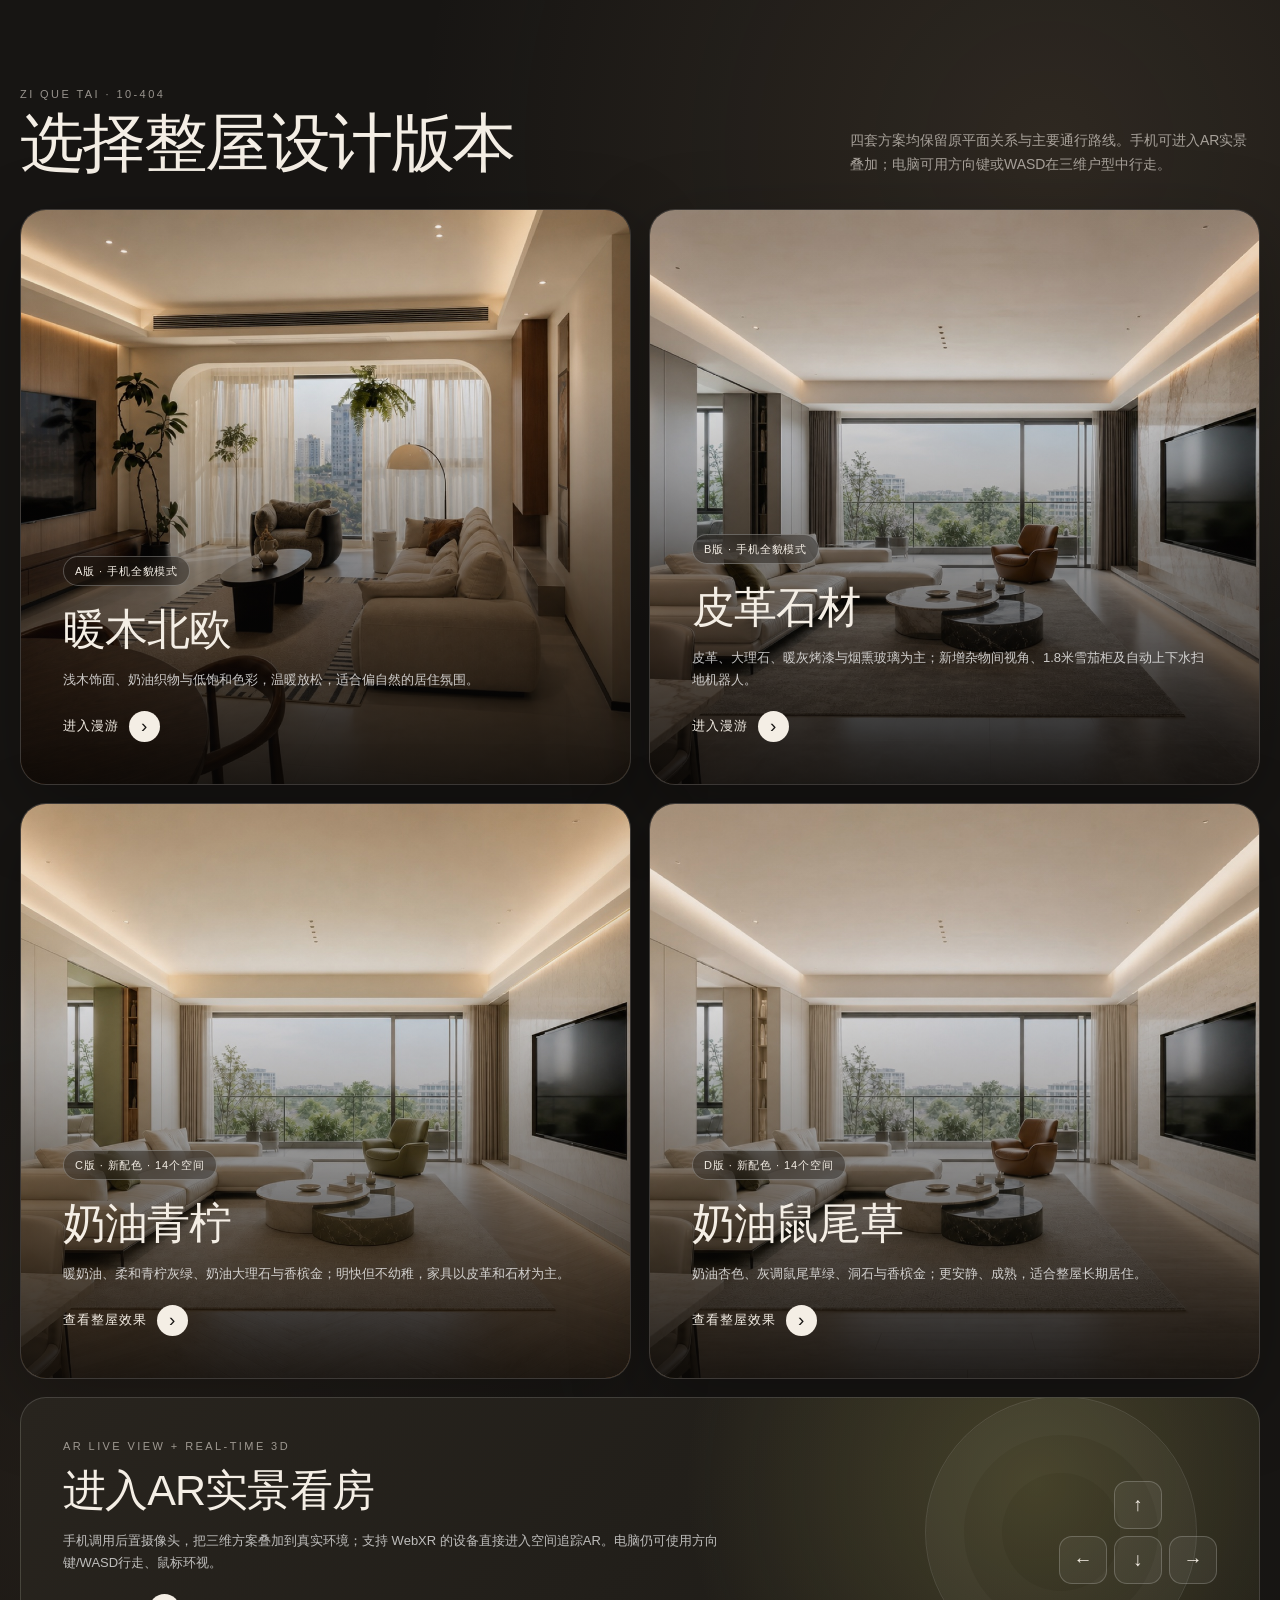
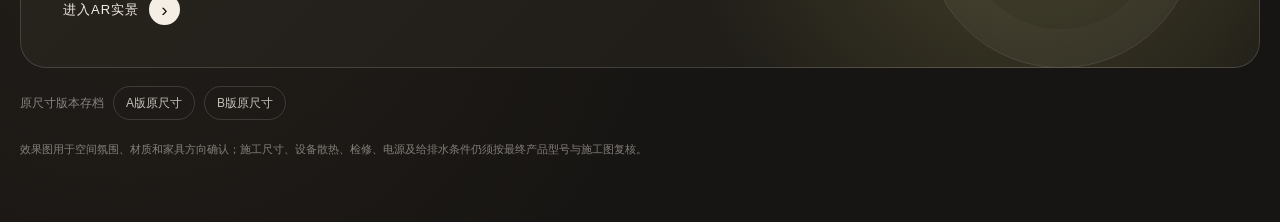
==== commit d0ced7d7: "Add two palette schemes and AR live view" ====
--- a/index.html
+++ b/index.html
@@ -4,7 +4,7 @@
   <meta charset="utf-8">
   <meta name="viewport" content="width=device-width, initial-scale=1, viewport-fit=cover">
   <meta name="theme-color" content="#171513">
-  <meta name="description" content="正荣滨江紫阙台10-404整屋沉浸式家装效果漫游，两套设计方案可选">
+  <meta name="description" content="正荣滨江紫阙台10-404整屋家装效果、手机AR实景叠加及电脑方向键3D看房，四套设计方案可选">
   <title>紫阙台10-404 · 整屋沉浸漫游</title>
   <style>
     :root {
@@ -144,6 +144,55 @@
       font-size: 11px;
       line-height: 1.65;
     }
+    .ar-entry {
+      position: relative;
+      display: grid;
+      grid-template-columns: minmax(0, 1.25fr) minmax(260px, .75fr);
+      gap: 24px;
+      align-items: center;
+      margin-top: 18px;
+      padding: clamp(24px, 4vw, 42px);
+      overflow: hidden;
+      border: 1px solid rgba(255,255,255,.14);
+      border-radius: 26px;
+      background:
+        radial-gradient(circle at 82% 32%, rgba(184,177,95,.25), transparent 34%),
+        linear-gradient(135deg, #28241e, #1c1a16);
+      color: inherit;
+      text-decoration: none;
+    }
+    .ar-entry::after {
+      content: "";
+      position: absolute;
+      width: 270px;
+      height: 270px;
+      right: 5%;
+      border: 1px solid rgba(255,255,255,.12);
+      border-radius: 50%;
+      box-shadow: inset 0 0 0 38px rgba(255,255,255,.025), inset 0 0 0 76px rgba(255,255,255,.018);
+    }
+    .ar-entry > * { position: relative; z-index: 1; }
+    .ar-entry h2 { margin-top: 8px; }
+    .ar-entry p { max-width: 680px; margin: 0; color: rgba(255,255,255,.7); font-size: 13px; line-height: 1.75; }
+    .ar-controls {
+      justify-self: end;
+      display: grid;
+      grid-template-columns: repeat(3, 48px);
+      grid-template-rows: repeat(2, 48px);
+      gap: 7px;
+    }
+    .ar-controls span {
+      display: grid;
+      place-items: center;
+      border: 1px solid rgba(255,255,255,.2);
+      border-radius: 13px;
+      background: rgba(255,255,255,.06);
+      font-size: 19px;
+    }
+    .ar-controls span:first-child { grid-column: 2; }
+    .ar-controls span:nth-child(2) { grid-column: 1; grid-row: 2; }
+    .ar-controls span:nth-child(3) { grid-column: 2; grid-row: 2; }
+    .ar-controls span:nth-child(4) { grid-column: 3; grid-row: 2; }
     .archive {
       display: flex;
       align-items: center;
@@ -169,6 +218,8 @@
       header p { max-width: 100%; }
       .versions { grid-template-columns: 1fr; }
       .version { min-height: 66vh; border-radius: 20px; }
+      .ar-entry { grid-template-columns: 1fr; border-radius: 20px; }
+      .ar-controls { justify-self: start; }
     }
     @media (prefers-reduced-motion: reduce) {
       .version img { transition: none; }
@@ -182,7 +233,7 @@
         <span class="eyebrow">ZI QUE TAI · 10-404</span>
         <h1>选择整屋设计版本</h1>
       </div>
-      <p>两套方案均保留原平面关系与主要通行路线。点击任一版本，可在手机或电脑上逐空间参观。</p>
+      <p>四套方案均保留原平面关系与主要通行路线。手机可进入AR实景叠加；电脑可用方向键或WASD在三维户型中行走。</p>
     </header>
 
     <section class="versions" aria-label="整屋设计版本">
@@ -205,7 +256,37 @@
           <span class="enter">进入漫游 <span aria-hidden="true">›</span></span>
         </div>
       </a>
+
+      <a class="version" href="tour-cream-lime.html">
+        <img src="assets/tour-cream-lime/living.jpg" alt="奶油青柠版客厅预览">
+        <div class="version-content">
+          <span class="tag">C版 · 新配色 · 14个空间</span>
+          <h2>奶油青柠</h2>
+          <p>暖奶油、柔和青柠灰绿、奶油大理石与香槟金；明快但不幼稚，家具以皮革和石材为主。</p>
+          <span class="enter">查看整屋效果 <span aria-hidden="true">›</span></span>
+        </div>
+      </a>
+
+      <a class="version" href="tour-cream-sage.html">
+        <img src="assets/tour-cream-sage/living.jpg" alt="奶油鼠尾草版客厅预览">
+        <div class="version-content">
+          <span class="tag">D版 · 新配色 · 14个空间</span>
+          <h2>奶油鼠尾草</h2>
+          <p>奶油杏色、灰调鼠尾草绿、洞石与香槟金；更安静、成熟，适合整屋长期居住。</p>
+          <span class="enter">查看整屋效果 <span aria-hidden="true">›</span></span>
+        </div>
+      </a>
     </section>
+
+    <a class="ar-entry" href="ar-tour.html">
+      <div>
+        <span class="eyebrow">AR LIVE VIEW + REAL-TIME 3D</span>
+        <h2>进入AR实景看房</h2>
+        <p>手机调用后置摄像头，把三维方案叠加到真实环境；支持 WebXR 的设备直接进入空间追踪AR。电脑仍可使用方向键/WASD行走、鼠标环视。</p>
+        <span class="enter">进入AR实景 <span aria-hidden="true">›</span></span>
+      </div>
+      <div class="ar-controls" aria-hidden="true"><span>↑</span><span>←</span><span>↓</span><span>→</span></div>
+    </a>
 
     <nav class="archive" aria-label="原尺寸版本存档">
       <span>原尺寸版本存档</span>
